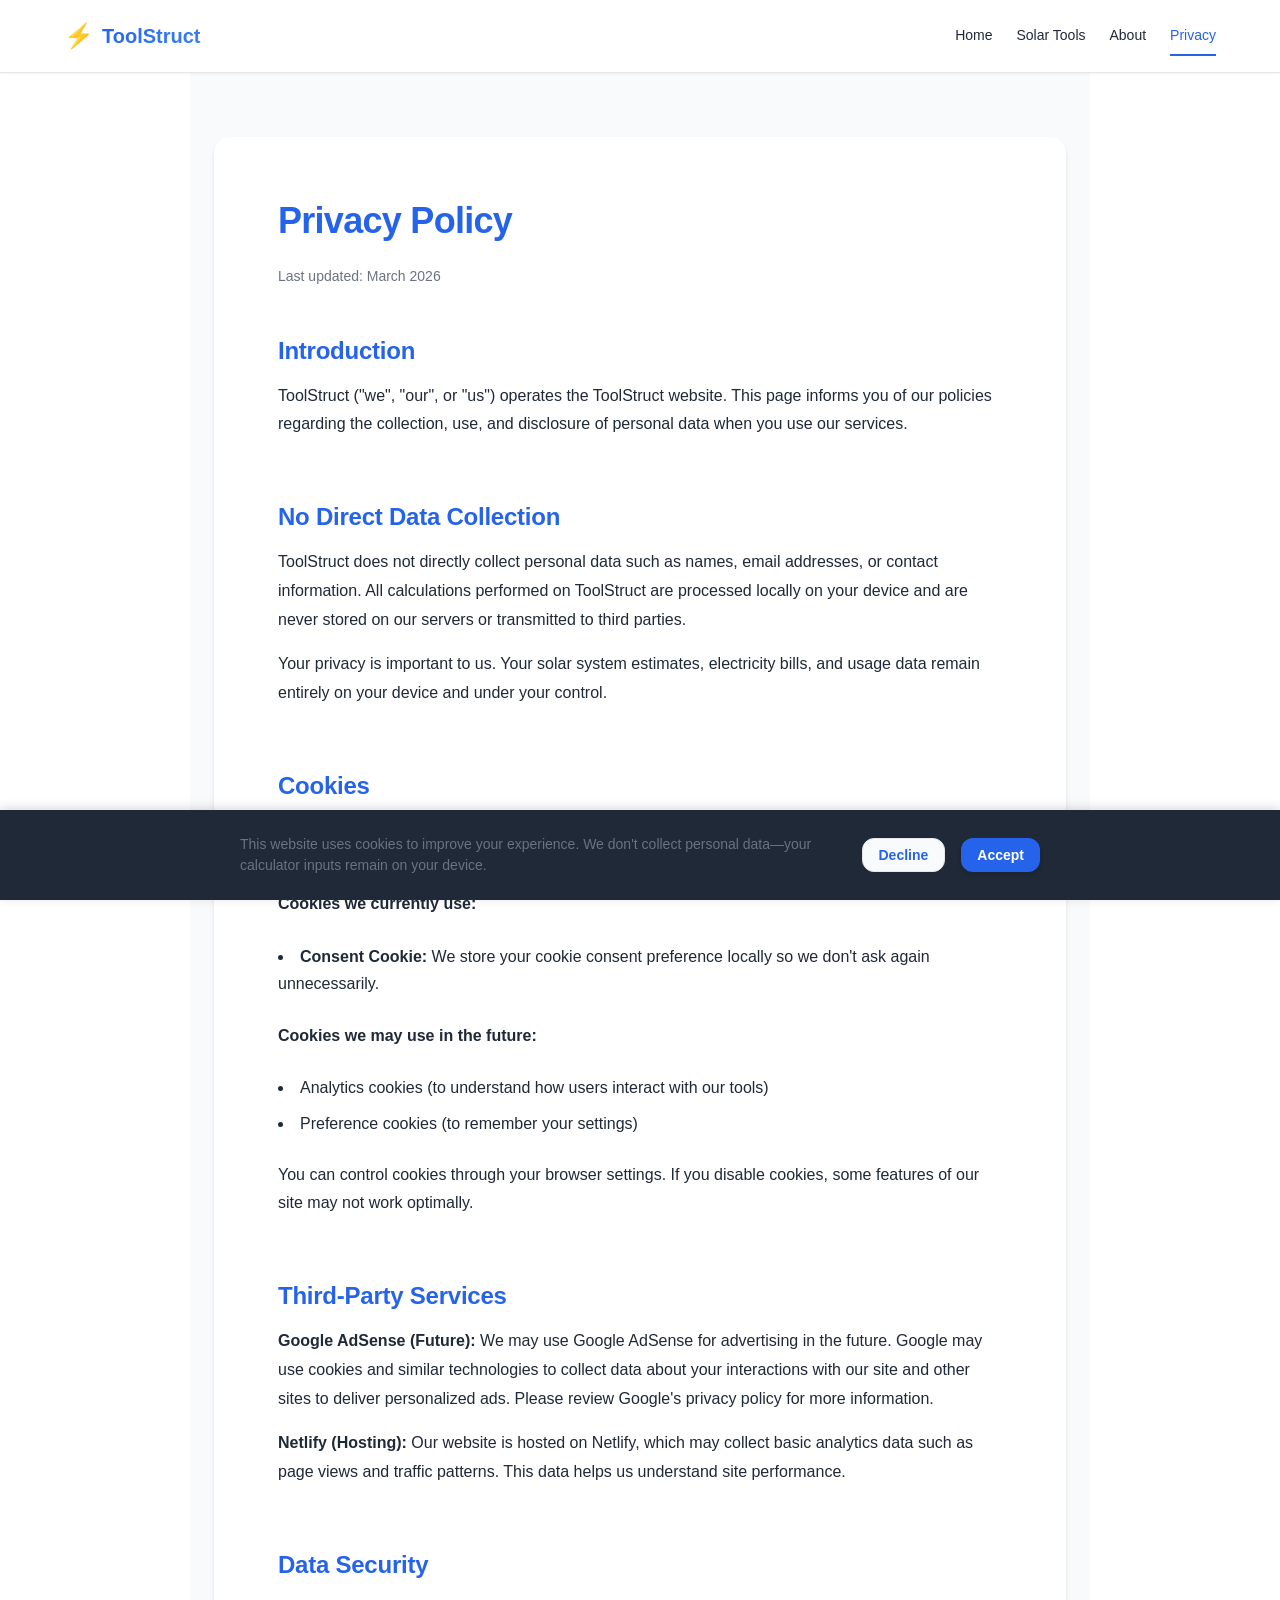
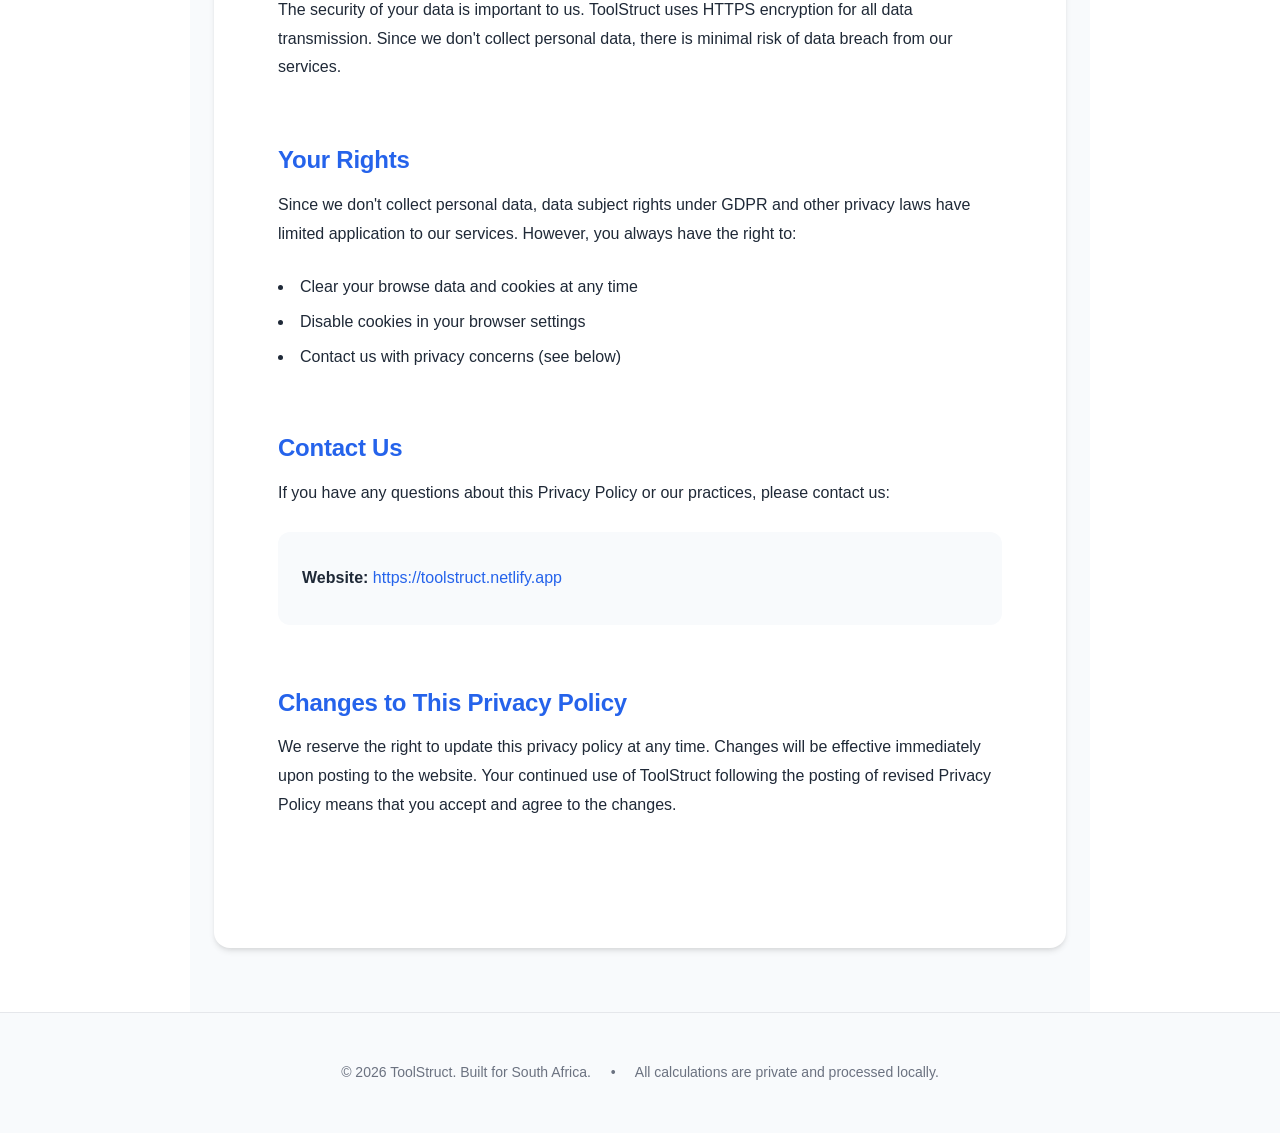
==== privacy.html @ 6e251b68 "Add files via upload" ====
<!DOCTYPE html>
<html lang="en">
<head>
    <meta charset="UTF-8">
    <meta name="viewport" content="width=device-width, initial-scale=1.0">
    <title>Privacy Policy - ToolStruct</title>
    <link rel="stylesheet" href="style.css">
</head>
<body>
    <!-- Navigation Bar -->
    <nav class="navbar">
        <div class="nav-container">
            <!-- Logo/Brand -->
            <div class="logo">
                <span class="logo-icon">⚡</span>
                <span class="logo-text">ToolStruct</span>
            </div>
            
            <!-- Navigation Links -->
            <div class="nav-links" id="navLinks">
                <a href="index.html" class="nav-link">Home</a>
                <a href="index.html#solar" class="nav-link">Solar Tools</a>
                <a href="about.html" class="nav-link">About</a>
                <a href="privacy.html" class="nav-link active">Privacy</a>
            </div>
            
            <!-- Mobile Menu Toggle -->
            <button class="mobile-menu-btn" id="mobileMenuBtn">
                <span></span>
                <span></span>
                <span></span>
            </button>
        </div>
    </nav>

    <!-- Main Content -->
    <main class="privacy-container">
        <div class="privacy-content">
            <h1>Privacy Policy</h1>
            <p class="last-updated">Last updated: March 2026</p>

            <!-- Introduction -->
            <section class="privacy-section">
                <h2>Introduction</h2>
                <p>ToolStruct ("we", "our", or "us") operates the ToolStruct website. This page informs you of our policies regarding the collection, use, and disclosure of personal data when you use our services.</p>
            </section>

            <!-- No Direct Data Collection -->
            <section class="privacy-section">
                <h2>No Direct Data Collection</h2>
                <p>ToolStruct does not directly collect personal data such as names, email addresses, or contact information. All calculations performed on ToolStruct are processed locally on your device and are never stored on our servers or transmitted to third parties.</p>
                <p>Your privacy is important to us. Your solar system estimates, electricity bills, and usage data remain entirely on your device and under your control.</p>
            </section>

            <!-- Cookies -->
            <section class="privacy-section">
                <h2>Cookies</h2>
                <p>We may use cookies to improve your browsing experience. A cookie is a small file placed on your device's storage.</p>
                <p><strong>Cookies we currently use:</strong></p>
                <ul class="privacy-list">
                    <li><strong>Consent Cookie:</strong> We store your cookie consent preference locally so we don't ask again unnecessarily.</li>
                </ul>
                <p><strong>Cookies we may use in the future:</strong></p>
                <ul class="privacy-list">
                    <li>Analytics cookies (to understand how users interact with our tools)</li>
                    <li>Preference cookies (to remember your settings)</li>
                </ul>
                <p>You can control cookies through your browser settings. If you disable cookies, some features of our site may not work optimally.</p>
            </section>

            <!-- Third-Party Services -->
            <section class="privacy-section">
                <h2>Third-Party Services</h2>
                <p><strong>Google AdSense (Future):</strong> We may use Google AdSense for advertising in the future. Google may use cookies and similar technologies to collect data about your interactions with our site and other sites to deliver personalized ads. Please review Google's privacy policy for more information.</p>
                <p><strong>Netlify (Hosting):</strong> Our website is hosted on Netlify, which may collect basic analytics data such as page views and traffic patterns. This data helps us understand site performance.</p>
            </section>

            <!-- Data Security -->
            <section class="privacy-section">
                <h2>Data Security</h2>
                <p>The security of your data is important to us. ToolStruct uses HTTPS encryption for all data transmission. Since we don't collect personal data, there is minimal risk of data breach from our services.</p>
            </section>

            <!-- Your Rights -->
            <section class="privacy-section">
                <h2>Your Rights</h2>
                <p>Since we don't collect personal data, data subject rights under GDPR and other privacy laws have limited application to our services. However, you always have the right to:</p>
                <ul class="privacy-list">
                    <li>Clear your browse data and cookies at any time</li>
                    <li>Disable cookies in your browser settings</li>
                    <li>Contact us with privacy concerns (see below)</li>
                </ul>
            </section>

            <!-- Contact Us -->
            <section class="privacy-section">
                <h2>Contact Us</h2>
                <p>If you have any questions about this Privacy Policy or our practices, please contact us:</p>
                <div class="contact-info">
                    <p><strong>Website:</strong> <a href="https://toolstruct.netlify.app">https://toolstruct.netlify.app</a></p>
                </div>
            </section>

            <!-- Changes to Policy -->
            <section class="privacy-section">
                <h2>Changes to This Privacy Policy</h2>
                <p>We reserve the right to update this privacy policy at any time. Changes will be effective immediately upon posting to the website. Your continued use of ToolStruct following the posting of revised Privacy Policy means that you accept and agree to the changes.</p>
            </section>
        </div>
    </main>

    <!-- Footer -->
    <footer class="footer">
        <div class="footer-content">
            <p>&copy; 2026 ToolStruct. Built for South Africa. <span class="separator">•</span> All calculations are private and processed locally.</p>
        </div>
    </footer>

    <!-- Cookie Consent Banner -->
    <div class="cookie-banner" id="cookieBanner">
        <div class="cookie-content">
            <div class="cookie-text">
                <p>This website uses cookies to improve your experience. We don't collect personal data—your calculator inputs remain on your device.</p>
            </div>
            <div class="cookie-buttons">
                <button class="btn btn-secondary btn-sm" id="declineCookies">Decline</button>
                <button class="btn btn-primary btn-sm" id="acceptCookies">Accept</button>
            </div>
        </div>
    </div>

    <!-- Scripts -->
    <script src="script.js"></script>
</body>
</html>
---- style.css ----
/* ============================================================================
   ToolStruct - Global Styles
   A clean, modern, mobile-first design system for South African users
   ============================================================================ */

/* ============================================================================
   1. CSS Variables & Theme Configuration
   ============================================================================ */
:root {
    /* Primary Colors */
    --color-primary: #2563eb;        /* Professional blue */
    --color-primary-dark: #1e40af;   /* Darker blue for hover */
    --color-primary-light: #3b82f6;  /* Lighter blue for states */
    
    /* Neutral Colors */
    --color-bg: #ffffff;             /* Light background */
    --color-bg-secondary: #f8fafc;   /* Secondary light background */
    --color-text: #1f2937;           /* Dark text */
    --color-text-muted: #6b7280;     /* Muted gray text */
    --color-border: #e5e7eb;         /* Light borders */
    
    /* Accent Colors */
    --color-success: #10b981;        /* Green for success */
    --color-warning: #f59e0b;        /* Amber for warning */
    --color-error: #ef4444;          /* Red for errors */
    
    /* Spacing Scale */
    --spacing-xs: 0.25rem;
    --spacing-sm: 0.5rem;
    --spacing-md: 1rem;
    --spacing-lg: 1.5rem;
    --spacing-xl: 2rem;
    --spacing-2xl: 3rem;
    --spacing-3xl: 4rem;
    
    /* Border Radius */
    --radius-sm: 0.375rem;
    --radius-md: 0.5rem;
    --radius-lg: 0.75rem;
    --radius-xl: 1rem;
    
    /* Shadows */
    --shadow-sm: 0 1px 2px 0 rgba(0, 0, 0, 0.05);
    --shadow-md: 0 4px 6px -1px rgba(0, 0, 0, 0.1), 0 2px 4px -1px rgba(0, 0, 0, 0.06);
    --shadow-lg: 0 10px 15px -3px rgba(0, 0, 0, 0.1), 0 4px 6px -2px rgba(0, 0, 0, 0.05);
    --shadow-xl: 0 20px 25px -5px rgba(0, 0, 0, 0.1), 0 10px 10px -5px rgba(0, 0, 0, 0.04);
    
    /* Typography */
    --font-family: -apple-system, BlinkMacSystemFont, "Segoe UI", Roboto, "Helvetica Neue", Arial, sans-serif;
    --font-size-xs: 0.75rem;
    --font-size-sm: 0.875rem;
    --font-size-base: 1rem;
    --font-size-lg: 1.125rem;
    --font-size-xl: 1.25rem;
    --font-size-2xl: 1.5rem;
    --font-size-3xl: 1.875rem;
    --font-size-4xl: 2.25rem;
    
    /* Transitions */
    --transition-fast: 150ms ease-in-out;
    --transition-normal: 250ms ease-in-out;
}

/* ============================================================================
   2. Base Styles & Typography
   ============================================================================ */

* {
    margin: 0;
    padding: 0;
    box-sizing: border-box;
}

html {
    scroll-behavior: smooth;
}

body {
    font-family: var(--font-family);
    background-color: var(--color-bg);
    color: var(--color-text);
    line-height: 1.6;
    font-size: var(--font-size-base);
}

/* Typography */
h1 {
    font-size: var(--font-size-4xl);
    font-weight: 700;
    letter-spacing: -0.02em;
    line-height: 1.1;
    margin-bottom: var(--spacing-md);
}

h2 {
    font-size: var(--font-size-3xl);
    font-weight: 700;
    letter-spacing: -0.01em;
    line-height: 1.2;
    margin-bottom: var(--spacing-lg);
}

h3 {
    font-size: var(--font-size-xl);
    font-weight: 600;
    margin-bottom: var(--spacing-md);
}

p {
    color: var(--color-text-muted);
    line-height: 1.7;
}

small {
    font-size: var(--font-size-xs);
    color: var(--color-text-muted);
}

/* ============================================================================
   3. Navigation Bar
   ============================================================================ */

.navbar {
    background-color: var(--color-bg);
    border-bottom: 1px solid var(--color-border);
    position: sticky;
    top: 0;
    z-index: 100;
    box-shadow: var(--shadow-sm);
}

.nav-container {
    max-width: 1200px;
    margin: 0 auto;
    padding: var(--spacing-md) var(--spacing-lg);
    display: flex;
    justify-content: space-between;
    align-items: center;
}

/* Logo Styling */
.logo {
    display: flex;
    align-items: center;
    gap: var(--spacing-sm);
    font-size: var(--font-size-xl);
    font-weight: 700;
    color: var(--color-primary);
    text-decoration: none;
    cursor: pointer;
}

.logo-icon {
    font-size: var(--font-size-2xl);
}

.logo-text {
    background: linear-gradient(135deg, var(--color-primary), var(--color-primary-light));
    -webkit-background-clip: text;
    -webkit-text-fill-color: transparent;
    background-clip: text;
}

/* Navigation Links */
.nav-links {
    display: flex;
    gap: var(--spacing-lg);
    align-items: center;
}

.nav-link {
    text-decoration: none;
    color: var(--color-text);
    font-size: var(--font-size-sm);
    font-weight: 500;
    transition: color var(--transition-fast);
    padding: var(--spacing-sm) 0;
    border-bottom: 2px solid transparent;
}

.nav-link:hover,
.nav-link.active {
    color: var(--color-primary);
    border-bottom-color: var(--color-primary);
}

/* Mobile Menu Button */
.mobile-menu-btn {
    display: none;
    flex-direction: column;
    gap: 4px;
    background: none;
    border: none;
    cursor: pointer;
}

.mobile-menu-btn span {
    width: 24px;
    height: 2px;
    background-color: var(--color-text);
    transition: all var(--transition-normal);
    border-radius: var(--radius-sm);
}

/* ============================================================================
   4. Buttons
   ============================================================================ */

.btn {
    padding: var(--spacing-md) var(--spacing-lg);
    border: none;
    border-radius: var(--radius-lg);
    font-size: var(--font-size-sm);
    font-weight: 600;
    cursor: pointer;
    transition: all var(--transition-normal);
    display: inline-block;
    text-align: center;
    text-decoration: none;
}

.btn-primary {
    background-color: var(--color-primary);
    color: white;
    box-shadow: var(--shadow-md);
}

.btn-primary:hover {
    background-color: var(--color-primary-dark);
    box-shadow: var(--shadow-lg);
    transform: translateY(-2px);
}

.btn-primary:active {
    transform: translateY(0);
}

.btn-secondary {
    background-color: var(--color-bg-secondary);
    color: var(--color-primary);
    border: 1px solid var(--color-border);
}

.btn-secondary:hover {
    background-color: var(--color-border);
    border-color: var(--color-primary);
}

.btn-full {
    width: 100%;
}

.btn-sm {
    padding: var(--spacing-sm) var(--spacing-md);
    font-size: var(--font-size-sm);
    white-space: nowrap;
}

/* ============================================================================
   5. Main Content & Pages
   ============================================================================ */

#mainContent {
    max-width: 1200px;
    margin: 0 auto;
    min-height: calc(100vh - 140px);
}

.page {
    display: none;
    animation: fadeIn var(--transition-normal);
}

.page.active {
    display: block;
}

@keyframes fadeIn {
    from {
        opacity: 0;
    }
    to {
        opacity: 1;
    }
}

/* ============================================================================
   6. Hero Section (Homepage)
   ============================================================================ */

.hero {
    display: grid;
    grid-template-columns: 1fr 1fr;
    gap: var(--spacing-3xl);
    align-items: center;
    padding: var(--spacing-3xl) var(--spacing-lg);
    min-height: 500px;
}

.hero-content {
    display: flex;
    flex-direction: column;
    justify-content: center;
}

.hero-title {
    color: var(--color-text);
    margin-bottom: var(--spacing-lg);
}

.hero-subtitle {
    font-size: var(--font-size-lg);
    color: var(--color-text-muted);
    margin-bottom: var(--spacing-xl);
}

.hero-visual {
    display: flex;
    justify-content: center;
    align-items: center;
    min-height: 300px;
}

.hero-graphic {
    font-size: 150px;
    animation: float 3s ease-in-out infinite;
}

@keyframes float {
    0%, 100% {
        transform: translateY(0px);
    }
    50% {
        transform: translateY(-20px);
    }
}

/* ============================================================================
   7. Features Section
   ============================================================================ */

.features {
    padding: var(--spacing-3xl) var(--spacing-lg);
    background-color: var(--color-bg-secondary);
}

.features h2 {
    text-align: center;
    margin-bottom: var(--spacing-3xl);
}

.features-grid {
    display: grid;
    grid-template-columns: repeat(auto-fit, minmax(250px, 1fr));
    gap: var(--spacing-2xl);
}

.feature-card {
    background-color: var(--color-bg);
    padding: var(--spacing-2xl) var(--spacing-lg);
    border-radius: var(--radius-xl);
    box-shadow: var(--shadow-md);
    text-align: center;
    transition: all var(--transition-normal);
}

.feature-card:hover {
    box-shadow: var(--shadow-lg);
    transform: translateY(-4px);
}

.feature-icon {
    font-size: 3rem;
    margin-bottom: var(--spacing-md);
}

.feature-card h3 {
    color: var(--color-text);
}

/* ============================================================================
   8. Calculator Styles
   ============================================================================ */

.calculator-container {
    padding: var(--spacing-3xl) var(--spacing-lg);
}

.calculator-header {
    text-align: center;
    margin-bottom: var(--spacing-3xl);
}

.calculator-header h1 {
    margin-bottom: var(--spacing-md);
}

/* Form Styling */
.calculator-form {
    background-color: var(--color-bg-secondary);
    padding: var(--spacing-2xl);
    border-radius: var(--radius-xl);
    box-shadow: var(--shadow-md);
    max-width: 500px;
    margin: 0 auto var(--spacing-3xl);
}

/* Form Row - for side-by-side inputs */
.form-row {
    display: grid;
    grid-template-columns: 1fr 1fr;
    gap: var(--spacing-lg);
    margin-bottom: var(--spacing-lg);
}

@media (max-width: 600px) {
    .form-row {
        grid-template-columns: 1fr;
        gap: var(--spacing-md);
    }
}

.form-group {
    margin-bottom: var(--spacing-2xl);
}

.form-group:last-child {
    margin-bottom: 0;
}

.form-row .form-group {
    margin-bottom: 0;
}

.form-group label {
    display: block;
    font-weight: 600;
    margin-bottom: var(--spacing-md);
    color: var(--color-text);
}

/* Input Field Styling */
.input-wrapper {
    position: relative;
    display: flex;
    align-items: center;
}

.currency {
    position: absolute;
    left: var(--spacing-md);
    color: var(--color-text-muted);
    font-weight: 500;
    pointer-events: none;
}

.input-field {
    width: 100%;
    padding: var(--spacing-md) var(--spacing-lg);
    padding-left: calc(var(--spacing-lg) * 2);
    border: 1px solid var(--color-border);
    border-radius: var(--radius-md);
    font-size: var(--font-size-base);
    font-family: var(--font-family);
    transition: all var(--transition-fast);
}

.input-field:focus {
    outline: none;
    border-color: var(--color-primary);
    box-shadow: 0 0 0 3px rgba(37, 99, 235, 0.1);
}

.input-wrapper:has(.input-field:focus) .currency {
    color: var(--color-primary);
}

.form-group small {
    display: block;
    margin-top: var(--spacing-sm);
}

/* Results Section */
.results-container {
    animation: slideUp var(--transition-normal);
}

@keyframes slideUp {
    from {
        opacity: 0;
        transform: translateY(20px);
    }
    to {
        opacity: 1;
        transform: translateY(0);
    }
}

.results-grid {
    display: grid;
    grid-template-columns: repeat(auto-fit, minmax(200px, 1fr));
    gap: var(--spacing-xl);
    margin: var(--spacing-2xl) 0;
}

.result-card {
    background: linear-gradient(135deg, var(--color-primary-light), var(--color-primary));
    color: white;
    padding: var(--spacing-2xl) var(--spacing-lg);
    border-radius: var(--radius-xl);
    box-shadow: var(--shadow-xl);
    text-align: center;
    transition: all var(--transition-normal);
    position: relative;
    overflow: hidden;
}

.result-card::before {
    content: '';
    position: absolute;
    top: 0;
    left: -100%;
    width: 100%;
    height: 100%;
    background: rgba(255, 255, 255, 0.1);
    transition: left var(--transition-normal);
    pointer-events: none;
}

.result-card:hover {
    box-shadow: var(--shadow-xl);
    transform: translateY(-4px);
}

.result-label {
    font-size: var(--font-size-sm);
    font-weight: 600;
    opacity: 0.9;
    margin-bottom: var(--spacing-md);
}

.result-value {
    font-size: var(--font-size-4xl);
    font-weight: 700;
    line-height: 1;
    margin: var(--spacing-md) 0;
}

.result-unit {
    font-size: var(--font-size-sm);
    opacity: 0.85;
}

.result-description {
    font-size: var(--font-size-xs);
    margin-top: var(--spacing-md);
    opacity: 0.85;
    color: white;
}

/* Summary Card */
.summary-card {
    background-color: var(--color-bg-secondary);
    padding: var(--spacing-2xl);
    border-radius: var(--radius-xl);
    border-left: 4px solid var(--color-primary);
    box-shadow: var(--shadow-md);
}

.summary-card h3 {
    margin-bottom: var(--spacing-lg);
    color: var(--color-text);
}

.summary-details {
    margin-bottom: var(--spacing-lg);
}

.summary-details p {
    display: flex;
    justify-content: space-between;
    padding: var(--spacing-md) 0;
    border-bottom: 1px solid var(--color-border);
    color: var(--color-text);
}

.summary-details p:last-child {
    border-bottom: none;
}

.summary-details strong {
    color: var(--color-text);
}

/* Estimation Note */
.estimation-note {
    background-color: rgba(245, 158, 11, 0.1);
    border-left: 3px solid var(--color-warning);
    padding: var(--spacing-md) var(--spacing-lg);
    border-radius: var(--radius-md);
    margin: var(--spacing-lg) 0;
}

.estimation-note p {
    font-size: var(--font-size-sm);
    color: var(--color-text);
    margin: 0;
}

.estimation-note strong {
    color: var(--color-text);
    font-weight: 600;
}

/* ============================================================================
   9. Placeholder Container
   ============================================================================ */

.placeholder-container {
    display: flex;
    justify-content: center;
    align-items: center;
    min-height: 400px;
    padding: var(--spacing-3xl) var(--spacing-lg);
}

.placeholder-content {
    text-align: center;
}

.placeholder-icon {
    font-size: 5rem;
    margin-bottom: var(--spacing-lg);
    display: block;
}

/* ============================================================================
   10. Footer
   ============================================================================ */

.footer {
    background-color: var(--color-bg-secondary);
    border-top: 1px solid var(--color-border);
    padding: var(--spacing-2xl) var(--spacing-lg);
    margin-top: auto;
}

.footer-content {
    max-width: 1200px;
    margin: 0 auto;
    text-align: center;
    color: var(--color-text-muted);
    font-size: var(--font-size-sm);
}

.separator {
    margin: 0 var(--spacing-md);
}

/* ============================================================================
   11. Responsive Design (Mobile-First)
   ============================================================================ */

/* Tablets (768px and up) */
@media (max-width: 768px) {
    /* Typography */
    h1 {
        font-size: var(--font-size-3xl);
    }

    h2 {
        font-size: var(--font-size-2xl);
    }

    /* Navigation */
    .nav-links {
        display: none;
        position: absolute;
        top: 70px;
        left: 0;
        right: 0;
        flex-direction: column;
        gap: 0;
        background-color: var(--color-bg);
        border-bottom: 1px solid var(--color-border);
        padding: var(--spacing-lg);
        box-shadow: var(--shadow-md);
    }

    .nav-links.active {
        display: flex;
    }

    .nav-link {
        padding: var(--spacing-md) 0;
        border-bottom: none;
        border-left: 2px solid transparent;
        padding-left: var(--spacing-md);
    }

    .nav-link.active {
        border-left-color: var(--color-primary);
    }

    .mobile-menu-btn {
        display: flex;
    }

    /* Hero Section */
    .hero {
        grid-template-columns: 1fr;
        gap: var(--spacing-2xl);
        padding: var(--spacing-2xl) var(--spacing-lg);
        min-height: auto;
    }

    .hero-graphic {
        font-size: 80px;
    }

    /* Features Grid */
    .features-grid {
        grid-template-columns: 1fr;
    }

    .feature-card {
        padding: var(--spacing-xl);
    }

    /* Calculator */
    .calculator-form {
        padding: var(--spacing-lg);
    }

    .results-grid {
        grid-template-columns: 1fr;
    }

    /* Spacing Adjustments */
    .hero,
    .features,
    .calculator-container {
        padding: var(--spacing-2xl) var(--spacing-md);
    }

    /* Cookie Banner Mobile */
    .cookie-content {
        flex-direction: column;
        align-items: flex-start;
        gap: var(--spacing-md);
    }

    .btn-sm {
        width: 100%;
    }

    /* Privacy Page Mobile */
    .privacy-container {
        padding: var(--spacing-2xl) var(--spacing-md);
    }

    .privacy-content {
        padding: var(--spacing-lg);
    }
}

/* Small Phones (480px and down) */
@media (max-width: 480px) {
    h1 {
        font-size: var(--font-size-2xl);
    }

    h2 {
        font-size: var(--font-size-xl);
    }

    h3 {
        font-size: var(--font-size-lg);
    }

    .btn {
        padding: var(--spacing-md) var(--spacing-lg);
        font-size: var(--font-size-sm);
    }

    .hero-graphic {
        font-size: 60px;
        min-height: 200px;
    }

    .logo-text {
        display: none;
    }

    .result-value {
        font-size: var(--font-size-3xl);
    }

    .placeholder-icon {
        font-size: 3rem;
    }
}

/* Print Styles */
/* ============================================================================
   10. Cookie Consent Banner
   ============================================================================ */

.cookie-banner {
    position: fixed;
    bottom: 0;
    left: 0;
    right: 0;
    background: var(--color-text);
    color: white;
    padding: var(--spacing-lg);
    box-shadow: 0 -2px 10px rgba(0, 0, 0, 0.15);
    z-index: 9999;
    display: flex;
    justify-content: center;
    animation: slideUp 0.3s ease-in-out;
}

@keyframes slideUp {
    from {
        transform: translateY(100%);
        opacity: 0;
    }
    to {
        transform: translateY(0);
        opacity: 1;
    }
}

.cookie-content {
    max-width: 800px;
    width: 100%;
    display: flex;
    align-items: center;
    justify-content: space-between;
    gap: var(--spacing-lg);
}

.cookie-text {
    flex: 1;
}

.cookie-text p {
    margin: 0;
    font-size: var(--font-size-sm);
    line-height: 1.5;
}

.cookie-buttons {
    display: flex;
    gap: var(--spacing-md);
    flex-shrink: 0;
}

.cookie-banner.hidden {
    display: none;
}

/* ============================================================================
   11. Privacy Page
   ============================================================================ */

main {
    display: block;
    width: 100%;
}

.privacy-container {
    width: 100%;
    max-width: 900px;
    margin: 0 auto;
    padding: var(--spacing-3xl) var(--spacing-lg);
    min-height: calc(100vh - 200px);
    background-color: var(--color-bg-secondary);
    display: block;
}

.privacy-content {
    background: white;
    padding: var(--spacing-3xl);
    border-radius: var(--radius-xl);
    box-shadow: var(--shadow-md);
    display: block;
    width: 100%;
}

.privacy-content h1 {
    color: var(--color-primary);
    margin-bottom: var(--spacing-lg);
}

.last-updated {
    color: var(--color-text-muted);
    font-size: var(--font-size-sm);
    margin-bottom: var(--spacing-2xl);
}

.privacy-section {
    margin-bottom: var(--spacing-3xl);
}

.privacy-section h2 {
    color: var(--color-primary);
    margin-top: var(--spacing-xl);
    margin-bottom: var(--spacing-md);
    font-size: var(--font-size-2xl);
}

.privacy-section p {
    line-height: 1.8;
    margin-bottom: var(--spacing-md);
    color: var(--color-text);
}

.privacy-list {
    list-style-position: inside;
    margin: var(--spacing-lg) 0;
    color: var(--color-text);
}

.privacy-list li {
    margin-bottom: var(--spacing-sm);
    line-height: 1.7;
}

.contact-info {
    background: var(--color-bg-secondary);
    padding: var(--spacing-lg);
    border-radius: var(--radius-lg);
    margin: var(--spacing-lg) 0;
}

.contact-info p {
    margin: var(--spacing-sm) 0;
}

.contact-info a {
    color: var(--color-primary);
    text-decoration: none;
}

.contact-info a:hover {
    text-decoration: underline;
}

/* ============================================================================
    12. About Page
    ============================================================================ */

.about-container {
    width: 100%;
    max-width: 900px;
    margin: 0 auto;
    padding: var(--spacing-3xl) var(--spacing-lg);
    min-height: calc(100vh - 200px);
    background-color: var(--color-bg-secondary);
    display: block;
}

.about-content {
    background: white;
    padding: var(--spacing-3xl);
    border-radius: var(--radius-xl);
    box-shadow: var(--shadow-md);
    display: block;
    width: 100%;
}

.about-content h1 {
    color: var(--color-primary);
    margin-bottom: var(--spacing-md);
}

.about-intro {
    font-size: var(--font-size-lg);
    color: var(--color-text-muted);
    margin-bottom: var(--spacing-3xl);
    font-style: italic;
}

.about-section {
    margin-bottom: var(--spacing-3xl);
}

.about-section h2 {
    color: var(--color-primary);
    margin-top: var(--spacing-xl);
    margin-bottom: var(--spacing-md);
    font-size: var(--font-size-2xl);
}

.about-section p {
    line-height: 1.8;
    margin-bottom: var(--spacing-md);
    color: var(--color-text);
}

.features-grid {
    display: grid;
    grid-template-columns: repeat(auto-fit, minmax(250px, 1fr));
    gap: var(--spacing-lg);
    margin: var(--spacing-2xl) 0;
}

.feature-card {
    background: var(--color-bg);
    padding: var(--spacing-lg);
    border-radius: var(--radius-lg);
    border: 1px solid var(--color-border);
    transition: all 0.3s ease;
}

.feature-card:hover {
    border-color: var(--color-primary);
    box-shadow: var(--shadow-md);
    transform: translateY(-2px);
}

.feature-card h3 {
    color: var(--color-primary);
    margin-bottom: var(--spacing-md);
    font-size: var(--font-size-lg);
}

.feature-card p {
    color: var(--color-text);
    margin: 0;
}

.about-list {
    list-style-position: inside;
    margin: var(--spacing-lg) 0;
    color: var(--color-text);
}

.about-list li {
    margin-bottom: var(--spacing-md);
    line-height: 1.8;
}

.about-list strong {
    color: var(--color-primary);
}

/* Responsive Design for About Page */
@media (max-width: 768px) {
    .about-container {
        padding: var(--spacing-2xl) var(--spacing-md);
    }

    .about-content {
        padding: var(--spacing-lg);
    }

    .features-grid {
        grid-template-columns: 1fr;
    }
}

/* ============================================================================
   13. Print Styles
   ============================================================================ */

@media print {
    .navbar,
    .footer,
    .btn,
    .cookie-banner {
        display: none;
    }
}
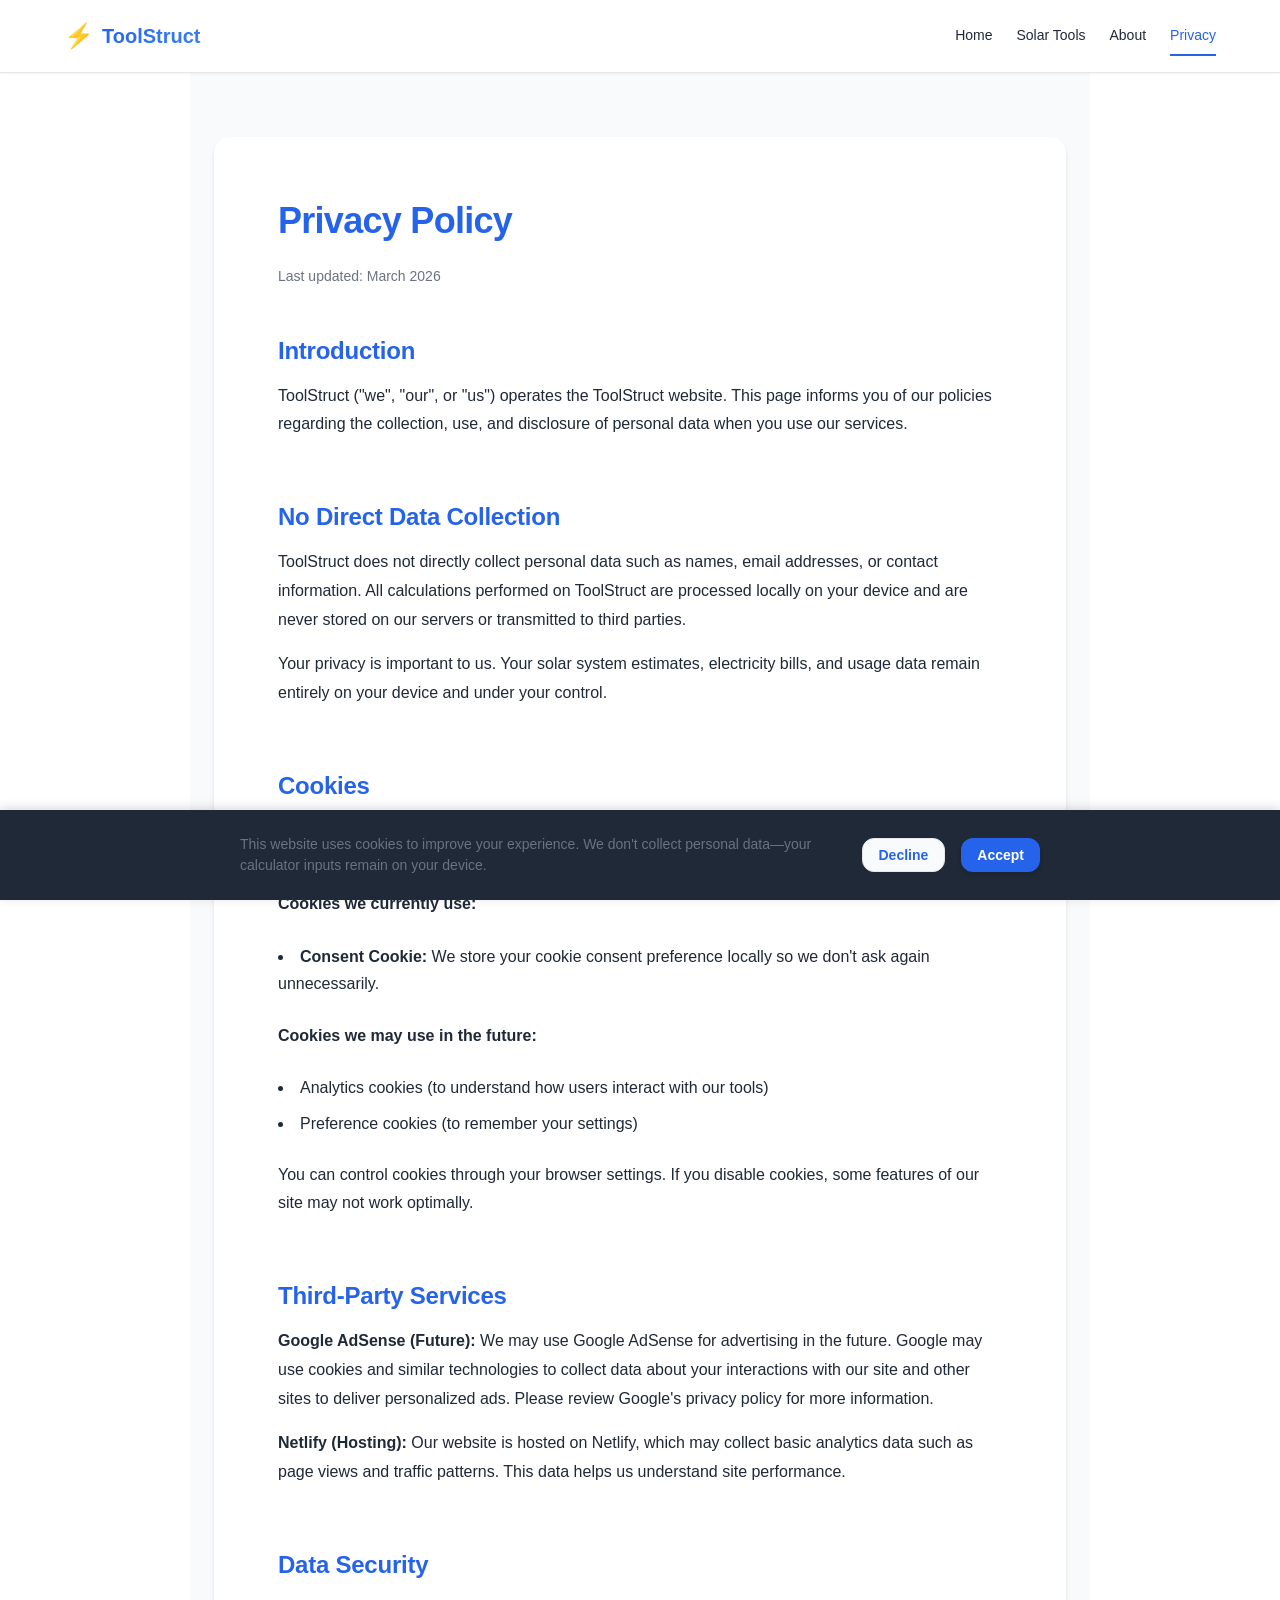
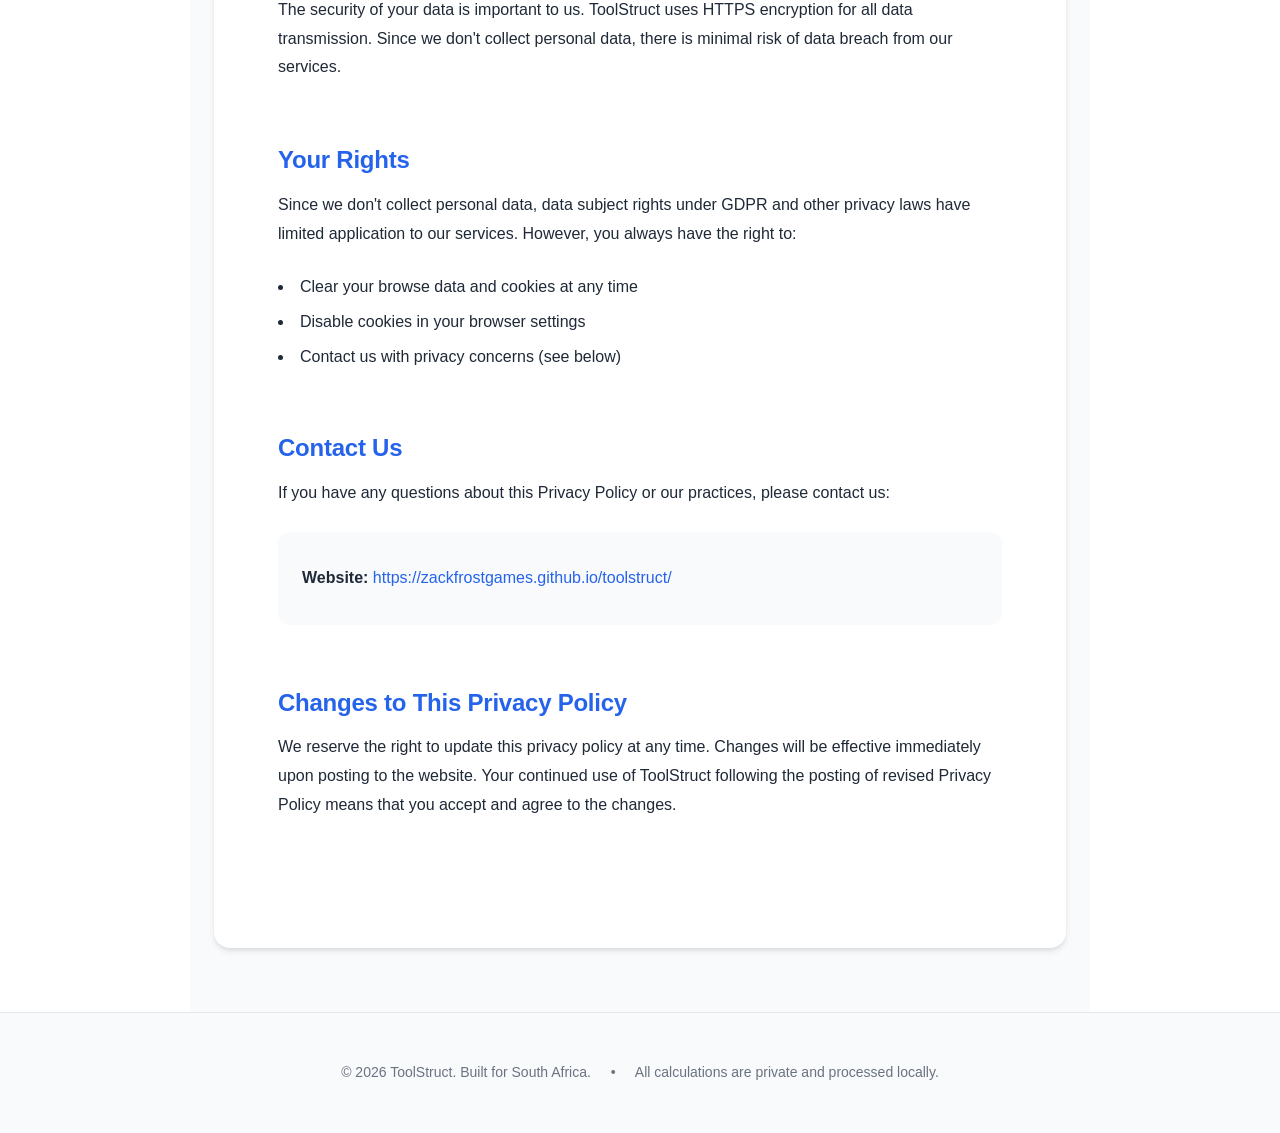
==== commit 5932ba33: "Add files via upload" ====
--- a/privacy.html
+++ b/privacy.html
@@ -97,7 +97,7 @@
                 <h2>Contact Us</h2>
                 <p>If you have any questions about this Privacy Policy or our practices, please contact us:</p>
                 <div class="contact-info">
-                    <p><strong>Website:</strong> <a href="https://toolstruct.netlify.app">https://toolstruct.netlify.app</a></p>
+                    <p><strong>Website:</strong> <a href="https://zackfrostgames.github.io/toolstruct/">https://zackfrostgames.github.io/toolstruct/</a></p>
                 </div>
             </section>
 
